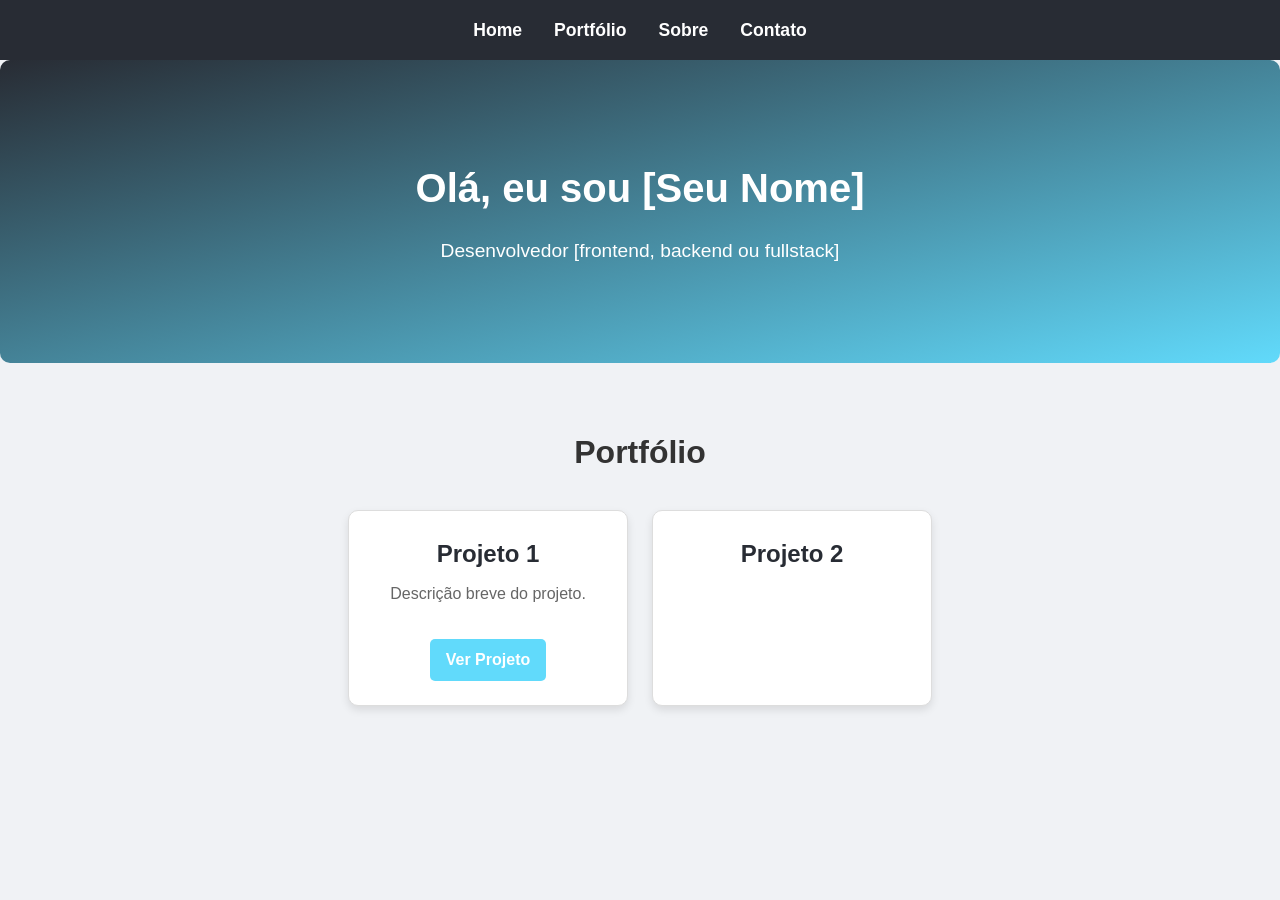
==== Portifolio/index.html @ 89d3704c "Portifolio portifolio" ====
<!DOCTYPE html>
<html lang="pt-br">
<head>
  <meta charset="UTF-8">
  <meta name="viewport" content="width=device-width, initial-scale=1.0">
  <title>Meu Portfólio</title>
  <link rel="stylesheet" href="styles.css">
</head>
<body>
  <!-- Navbar -->
  <header>
    <nav class="navbar">
      <ul class="navbar-list">
        <li class="navbar-item"><a href="#home">Home</a></li>
        <li class="navbar-item"><a href="#portfolio">Portfólio</a></li>
        <li class="navbar-item"><a href="#sobre">Sobre</a></li>
        <li class="navbar-item"><a href="#contato">Contato</a></li>
      </ul>
    </nav>
  </header>

  <!-- Seção Home -->
  <main>
    <section id="home" class="section home-section">
      <div class="container">
        <h1>Olá, eu sou [Seu Nome]</h1>
        <p>Desenvolvedor [frontend, backend ou fullstack]</p>
      </div>
    </section>

    <!-- Seção Portfólio -->
    <section id="portfolio" class="section portfolio-section">
      <div class="container">
        <h2>Portfólio</h2>
        <div class="projetos">
          <!-- Cada projeto tem uma estrutura própria -->
          <div class="projeto">
            <h3>Projeto 1</h3>
            <p>Descrição breve do projeto.</p>
            <a href="#" target="_blank">Ver Projeto</a>
          </div>
          <div class="projeto">
            <h3>Projeto 2</h3
---- Portifolio/styles.css ----
/* Reset básico */
* {
  margin: 0;
  padding: 0;
  box-sizing: border-box;
}

body {
  font-family: Arial, sans-serif;
  background-color: #f0f2f5;
  color: #333;
  line-height: 1.6;
}

/* Navbar */
header {
  background: #282c34;
  padding: 1rem 0;
  position: sticky;
  top: 0;
  z-index: 1000;
}

.navbar {
  display: flex;
  justify-content: center;
}

.navbar-list {
  list-style: none;
  display: flex;
  gap: 2rem;
}

.navbar-item a {
  color: #fff;
  text-decoration: none;
  font-weight: bold;
  font-size: 1.1rem;
  transition: color 0.3s ease;
}

.navbar-item a:hover {
  color: #61dafb;
}

/* Seções */
.section {
  padding: 4rem 1rem;
}

.container {
  max-width: 900px;
  margin: 0 auto;
  text-align: center;
}

/* Home Section */
.home-section {
  background: linear-gradient(to bottom right, #282c34, #61dafb);
  color: #fff;
  padding: 6rem 1rem;
  border-radius: 10px;
}

.home-section h1 {
  font-size: 2.5rem;
  margin-bottom: 1rem;
}

.home-section p {
  font-size: 1.2rem;
  margin-top: 0.5rem;
}

/* Portfólio Section */
.portfolio-section h2 {
  font-size: 2rem;
  margin-bottom: 2rem;
}

.projetos {
  display: flex;
  justify-content: center;
  gap: 1.5rem;
  flex-wrap: wrap;
}

.projeto {
  background: #fff;
  border: 1px solid #ddd;
  border-radius: 10px;
  box-shadow: 0px 4px 8px rgba(0, 0, 0, 0.1);
  padding: 1.5rem;
  width: 100%;
  max-width: 280px;
  transition: transform 0.3s ease, box-shadow 0.3s ease;
}

.projeto:hover {
  transform: translateY(-5px);
  box-shadow: 0px 6px 12px rgba(0, 0, 0, 0.2);
}

.projeto h3 {
  margin-bottom: 0.5rem;
  font-size: 1.5rem;
  color: #282c34;
}

.projeto p {
  margin-bottom: 1rem;
  color: #666;
}

.projeto a {
  display: inline-block;
  margin-top: 1rem;
  padding: 0.5rem 1rem;
  background-color: #61dafb;
  color: #fff;
  border-radius: 5px;
  text-decoration: none;
  font-weight: bold;
  transition: background-color 0.3s ease;
}

.projeto a:hover {
  background-color: #51c5e0;
}

/* Sobre Section */
.about-section h2 {
  font-size: 2rem;
  margin-bottom: 1.5rem;
}

.about-section p {
  font-size: 1.1rem;
  color: #555;
  max-width: 700px;
  margin: 0 auto;
  line-height: 1.8;
}

/* Contato Section */
.contact-section h2 {
  font-size: 2rem;
  margin-bottom: 1.5rem;
}

.contact-section p {
  margin-bottom: 0.5rem;
  font-size: 1.1rem;
}

.contact-section a {
  color: #61dafb;
  font-weight: bold;
  text-decoration: none;
  transition: color 0.3s ease;
}

.contact-section a:hover {
  color: #51c5e0;
}
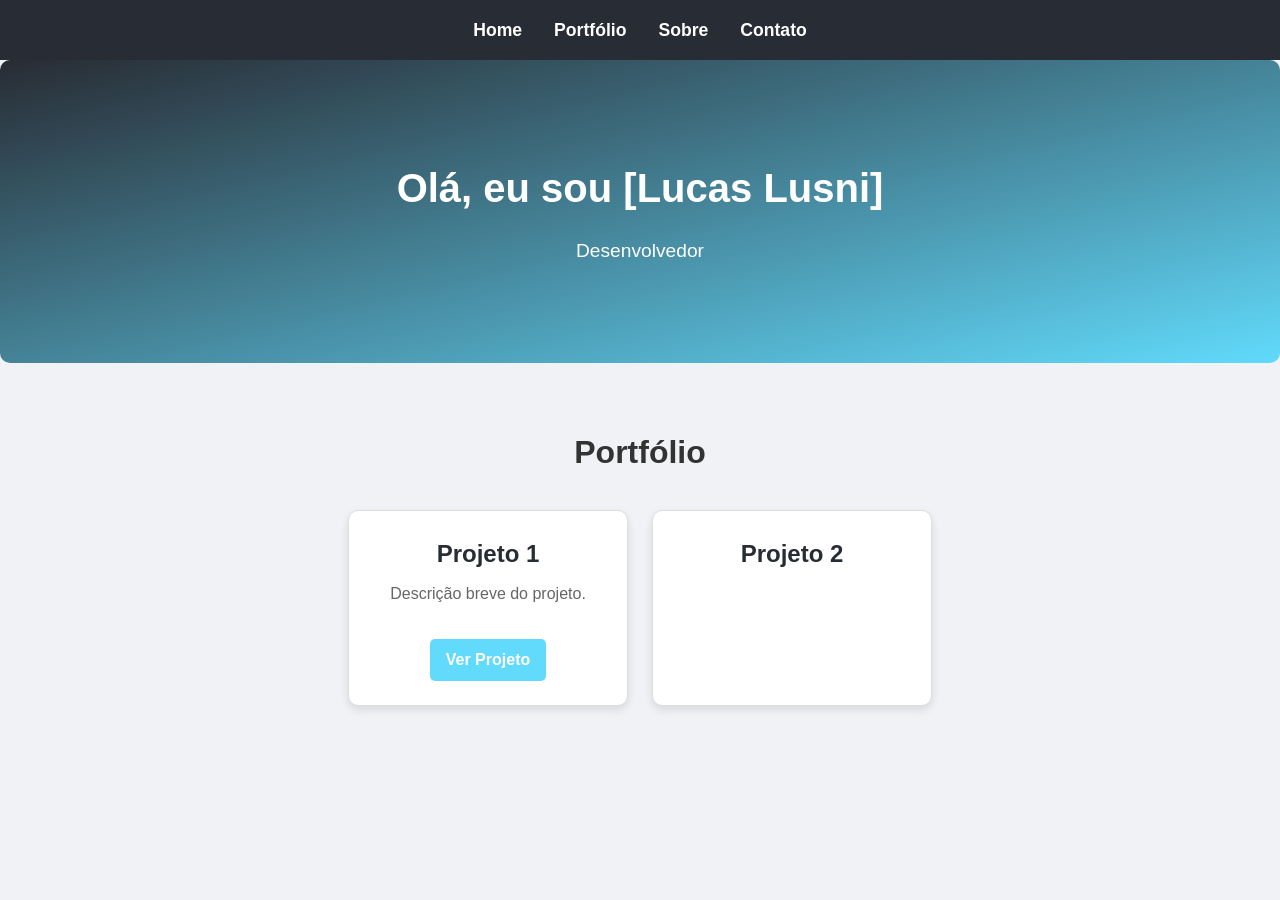
==== commit 47093dc4: "Update index.html" ====
--- a/Portifolio/index.html
+++ b/Portifolio/index.html
@@ -23,8 +23,8 @@
   <main>
     <section id="home" class="section home-section">
       <div class="container">
-        <h1>Olá, eu sou [Seu Nome]</h1>
-        <p>Desenvolvedor [frontend, backend ou fullstack]</p>
+        <h1>Olá, eu sou [Lucas Lusni]</h1>
+        <p>Desenvolvedor</p>
       </div>
     </section>
 
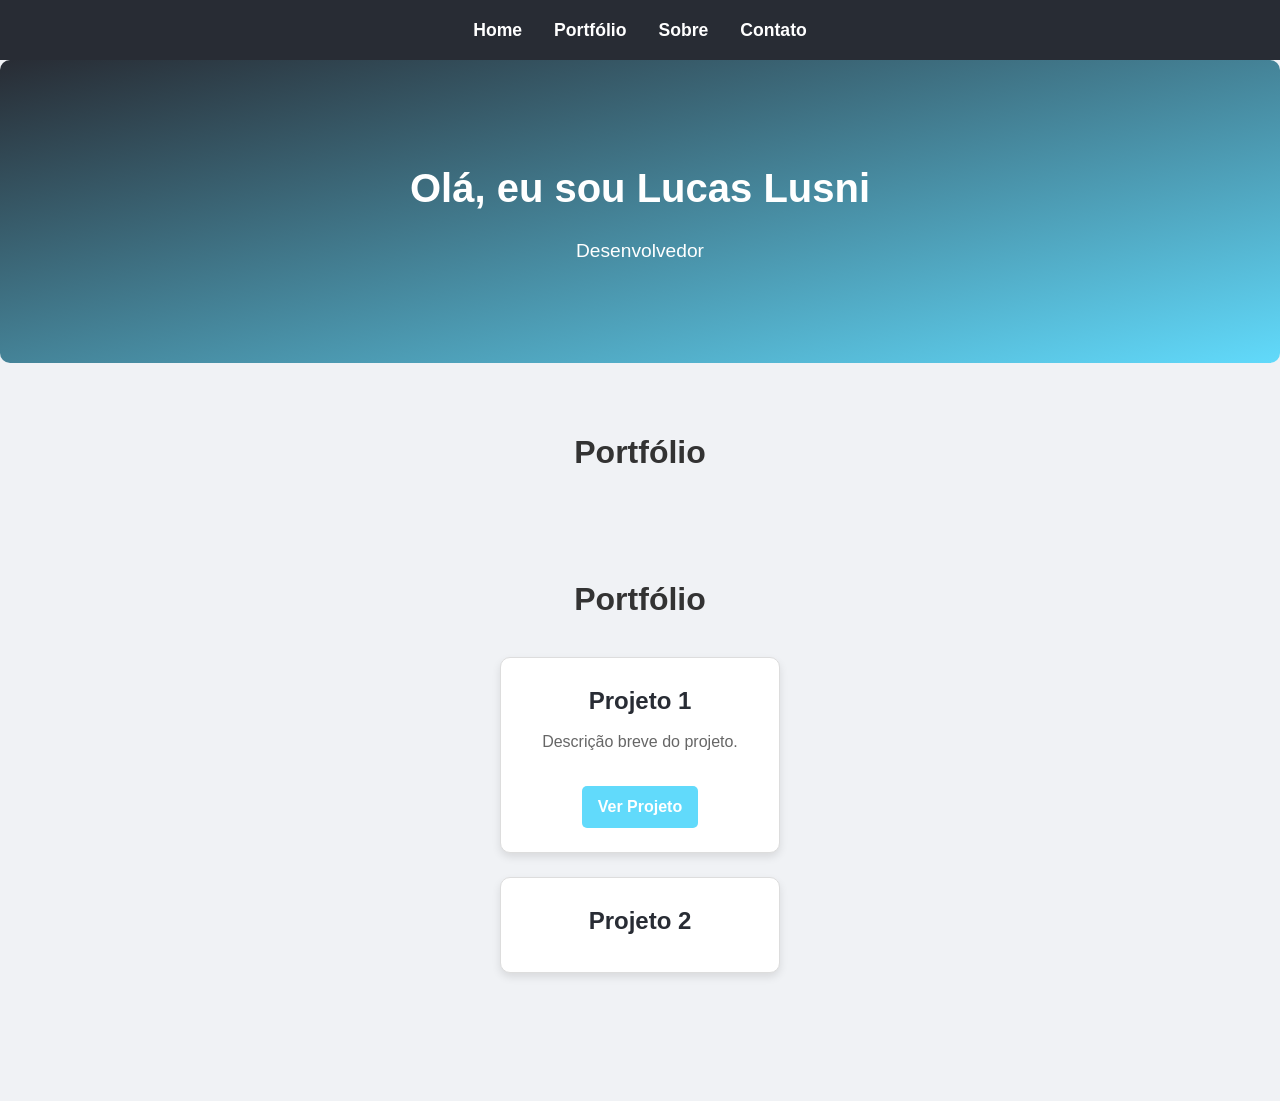
==== commit 1fc83dd7: "Update index.html" ====
--- a/Portifolio/index.html
+++ b/Portifolio/index.html
@@ -23,13 +23,18 @@
   <main>
     <section id="home" class="section home-section">
       <div class="container">
-        <h1>Olá, eu sou [Lucas Lusni]</h1>
+        <h1>Olá, eu sou Lucas Lusni</h1>
         <p>Desenvolvedor</p>
       </div>
     </section>
 
     <!-- Seção Portfólio -->
     <section id="portfolio" class="section portfolio-section">
+      <div class="container">
+        <h2>Portfólio</h2>
+        <div class="projetos">
+              <!-- Seção Portfólio -->
+    <section id="Sobre" class="section Sobre">
       <div class="container">
         <h2>Portfólio</h2>
         <div class="projetos">
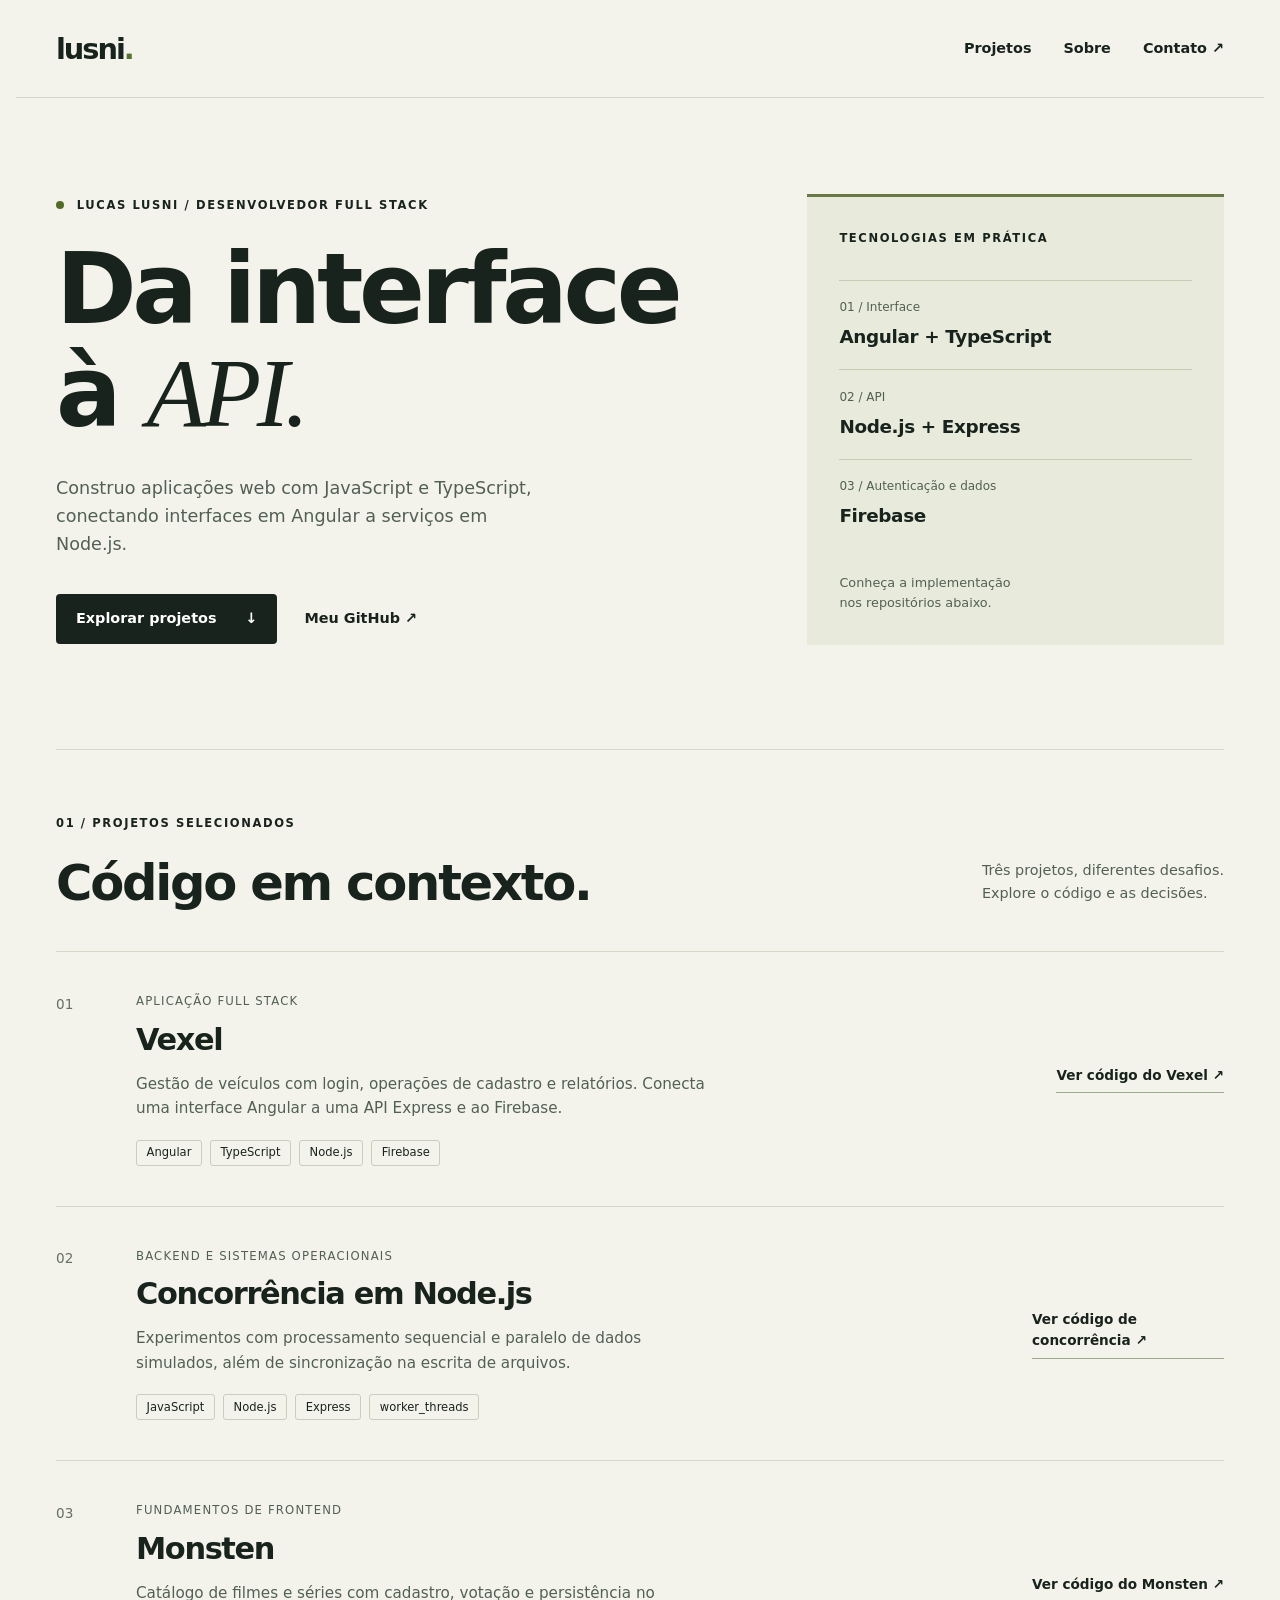
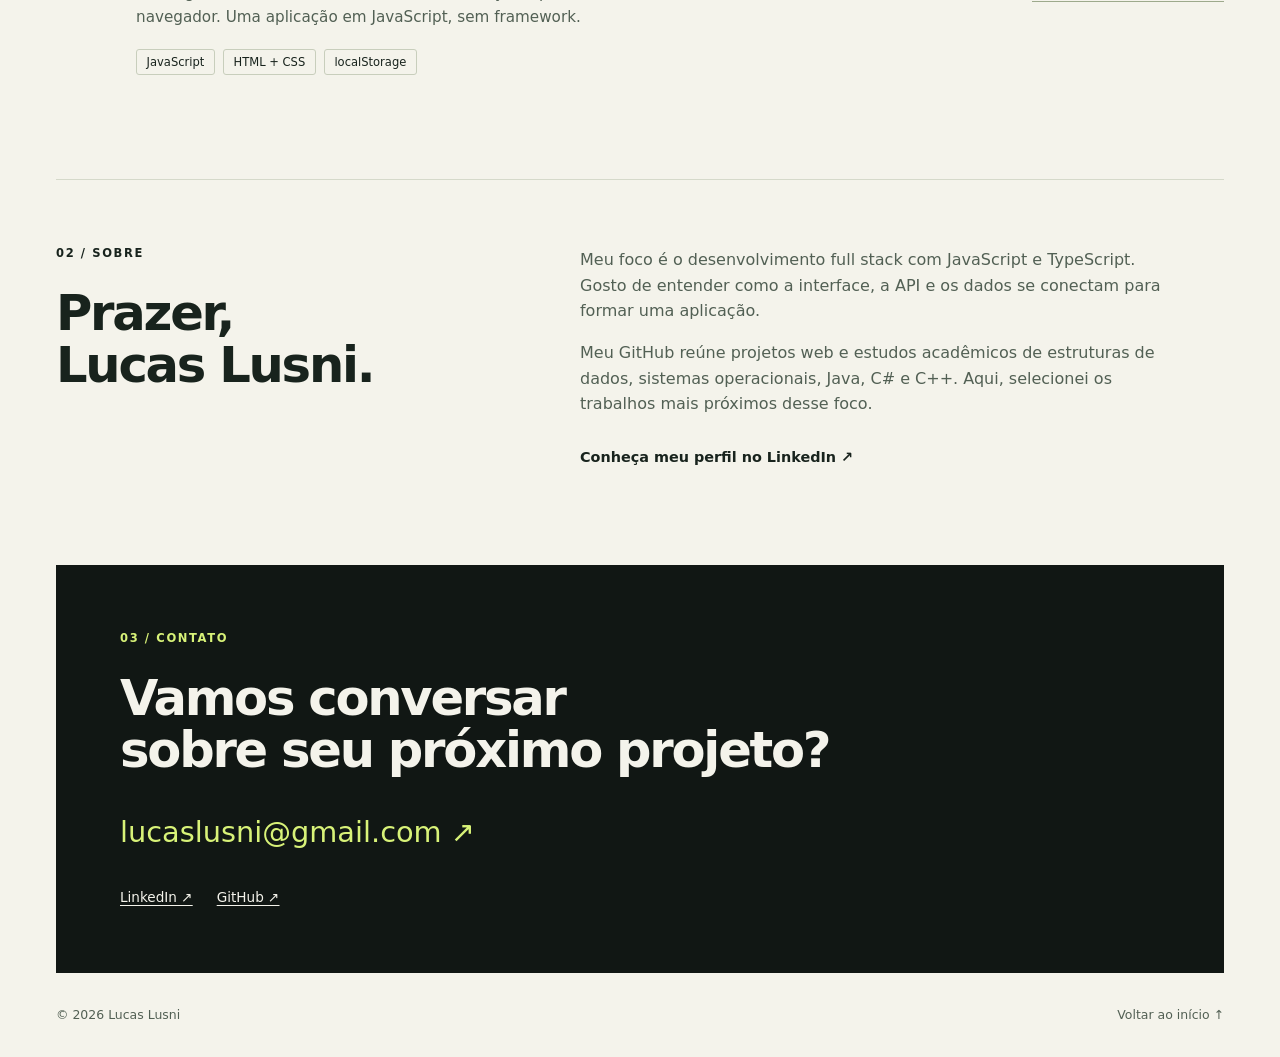
==== commit bb8072f0: "Concluir portfólio responsivo com projetos reais" ====
--- a/Portifolio/index.html
+++ b/Portifolio/index.html
@@ -1,48 +1,102 @@
-<!DOCTYPE html>
-<html lang="pt-br">
+<!doctype html>
+<html lang="pt-BR">
 <head>
-  <meta charset="UTF-8">
-  <meta name="viewport" content="width=device-width, initial-scale=1.0">
-  <title>Meu Portfólio</title>
+  <meta charset="utf-8">
+  <meta name="viewport" content="width=device-width, initial-scale=1">
+  <meta name="description" content="Portfólio de Lucas Lusni: desenvolvimento full stack com JavaScript, TypeScript, Node.js e Angular. Conheça os projetos e seus códigos.">
+  <meta name="theme-color" content="#111714">
+  <title>Lucas Lusni — Desenvolvedor Full Stack</title>
   <link rel="stylesheet" href="styles.css">
+  <script src="script.js" defer></script>
 </head>
 <body>
-  <!-- Navbar -->
-  <header>
-    <nav class="navbar">
-      <ul class="navbar-list">
-        <li class="navbar-item"><a href="#home">Home</a></li>
-        <li class="navbar-item"><a href="#portfolio">Portfólio</a></li>
-        <li class="navbar-item"><a href="#sobre">Sobre</a></li>
-        <li class="navbar-item"><a href="#contato">Contato</a></li>
-      </ul>
+  <a class="skip-link" href="#conteudo">Pular para o conteúdo</a>
+  <header class="site-header">
+    <a class="brand" href="#inicio" aria-label="Lucas Lusni — início">lusni<span>.</span></a>
+    <nav aria-label="Navegação principal">
+      <a href="#projetos">Projetos</a>
+      <a href="#sobre">Sobre</a>
+      <a href="#contato">Contato <span aria-hidden="true">↗</span></a>
     </nav>
   </header>
+  <main id="conteudo">
+    <section class="hero" id="inicio" aria-labelledby="hero-title">
+      <div class="hero-copy">
+        <p class="eyebrow"><span class="dot" aria-hidden="true"></span> Lucas Lusni / Desenvolvedor Full Stack</p>
+        <h1 id="hero-title">Da interface<br>à <em>API.</em></h1>
+        <p class="hero-description">Construo aplicações web com JavaScript e TypeScript, conectando interfaces em Angular a serviços em Node.js.</p>
+        <div class="hero-actions">
+          <a class="button" href="#projetos">Explorar projetos <span aria-hidden="true">↓</span></a>
+          <a class="text-link" href="https://github.com/lucaslusni" target="_blank" rel="noopener noreferrer">Meu GitHub <span aria-hidden="true">↗</span></a>
+        </div>
+      </div>
+      <aside class="hero-note" aria-label="Tecnologias presentes nos projetos">
+        <p class="eyebrow">Tecnologias em prática</p>
+        <div class="stack-line"><span>01 / Interface</span><strong>Angular + TypeScript</strong></div>
+        <div class="stack-line"><span>02 / API</span><strong>Node.js + Express</strong></div>
+        <div class="stack-line"><span>03 / Autenticação e dados</span><strong>Firebase</strong></div>
+        <p class="note-footer">Conheça a implementação<br>nos repositórios abaixo.</p>
+      </aside>
+    </section>
 
-  <!-- Seção Home -->
-  <main>
-    <section id="home" class="section home-section">
-      <div class="container">
-        <h1>Olá, eu sou Lucas Lusni</h1>
-        <p>Desenvolvedor</p>
+    <section class="projects section" id="projetos" aria-labelledby="projects-title">
+      <div class="section-heading">
+        <div><p class="eyebrow">01 / Projetos selecionados</p><h2 id="projects-title">Código em contexto.</h2></div>
+        <p>Três projetos, diferentes desafios.<br>Explore o código e as decisões.</p>
+      </div>
+
+      <article class="project">
+        <div class="project-number" aria-hidden="true">01</div>
+        <div class="project-body">
+          <p class="project-category">Aplicação full stack</p>
+          <h3>Vexel</h3>
+          <p>Gestão de veículos com login, operações de cadastro e relatórios. Conecta uma interface Angular a uma API Express e ao Firebase.</p>
+          <ul class="tags" aria-label="Tecnologias do Vexel"><li>Angular</li><li>TypeScript</li><li>Node.js</li><li>Firebase</li></ul>
+        </div>
+        <a class="project-link" href="https://github.com/lucaslusni/CBTDWEA---vexel" target="_blank" rel="noopener noreferrer">Ver código do Vexel <span aria-hidden="true">↗</span></a>
+      </article>
+      <article class="project">
+        <div class="project-number" aria-hidden="true">02</div>
+        <div class="project-body">
+          <p class="project-category">Backend e sistemas operacionais</p>
+          <h3>Concorrência em Node.js</h3>
+          <p>Experimentos com processamento sequencial e paralelo de dados simulados, além de sincronização na escrita de arquivos.</p>
+          <ul class="tags" aria-label="Tecnologias de concorrência"><li>JavaScript</li><li>Node.js</li><li>Express</li><li>worker_threads</li></ul>
+        </div>
+        <a class="project-link" href="https://github.com/lucaslusni/Sistemas-Operacionais-ADS371" target="_blank" rel="noopener noreferrer">Ver código de concorrência <span aria-hidden="true">↗</span></a>
+      </article>
+      <article class="project">
+        <div class="project-number" aria-hidden="true">03</div>
+        <div class="project-body">
+          <p class="project-category">Fundamentos de frontend</p>
+          <h3>Monsten</h3>
+          <p>Catálogo de filmes e séries com cadastro, votação e persistência no navegador. Uma aplicação em JavaScript, sem framework.</p>
+          <ul class="tags" aria-label="Tecnologias do Monsten"><li>JavaScript</li><li>HTML + CSS</li><li>localStorage</li></ul>
+        </div>
+        <a class="project-link" href="https://github.com/lucaslusni/Desafio_Monsten" target="_blank" rel="noopener noreferrer">Ver código do Monsten <span aria-hidden="true">↗</span></a>
+      </article>
+    </section>
+
+    <section class="about section" id="sobre" aria-labelledby="about-title">
+      <div><p class="eyebrow">02 / Sobre</p><h2 id="about-title">Prazer,<br>Lucas Lusni.</h2></div>
+      <div class="about-copy">
+        <p>Meu foco é o desenvolvimento full stack com JavaScript e TypeScript. Gosto de entender como a interface, a API e os dados se conectam para formar uma aplicação.</p>
+        <p>Meu GitHub reúne projetos web e estudos acadêmicos de estruturas de dados, sistemas operacionais, Java, C# e C++. Aqui, selecionei os trabalhos mais próximos desse foco.</p>
+        <a class="text-link" href="https://www.linkedin.com/in/lucaslusni" target="_blank" rel="noopener noreferrer">Conheça meu perfil no LinkedIn <span aria-hidden="true">↗</span></a>
       </div>
     </section>
 
-    <!-- Seção Portfólio -->
-    <section id="portfolio" class="section portfolio-section">
-      <div class="container">
-        <h2>Portfólio</h2>
-        <div class="projetos">
-              <!-- Seção Portfólio -->
-    <section id="Sobre" class="section Sobre">
-      <div class="container">
-        <h2>Portfólio</h2>
-        <div class="projetos">
-          <!-- Cada projeto tem uma estrutura própria -->
-          <div class="projeto">
-            <h3>Projeto 1</h3>
-            <p>Descrição breve do projeto.</p>
-            <a href="#" target="_blank">Ver Projeto</a>
-          </div>
-          <div class="projeto">
-            <h3>Projeto 2</h3
+    <section class="contact section" id="contato" aria-labelledby="contact-title">
+      <p class="eyebrow">03 / Contato</p>
+      <h2 id="contact-title">Vamos conversar<br>sobre seu próximo projeto?</h2>
+      <a class="contact-email" href="mailto:lucaslusni@gmail.com">lucaslusni@gmail.com <span aria-hidden="true">↗</span></a>
+      <div class="contact-links">
+        <a href="https://www.linkedin.com/in/lucaslusni" target="_blank" rel="noopener noreferrer">LinkedIn ↗</a>
+        <a href="https://github.com/lucaslusni" target="_blank" rel="noopener noreferrer">GitHub ↗</a>
+      </div>
+    </section>
+  </main>
+  <footer><span>© <span id="year">2026</span> Lucas Lusni</span><a href="#inicio">Voltar ao início ↑</a></footer>
+</body>
+</html>
+
--- a/Portifolio/styles.css
+++ b/Portifolio/styles.css
@@ -1,166 +1,92 @@
-/* Reset básico */
-* {
-  margin: 0;
-  padding: 0;
-  box-sizing: border-box;
+:root {
+  --bg: #f4f3eb;
+  --ink: #18231d;
+  --muted: #526054;
+  --line: #d5d9ca;
+  --accent: #d8f278;
+  --dark: #111714;
+}
+* { box-sizing: border-box; }
+html { scroll-behavior: smooth; scroll-padding-top: 6rem; }
+body { margin: 0; background: var(--bg); color: var(--ink); font-family: system-ui, -apple-system, BlinkMacSystemFont, "Segoe UI", sans-serif; line-height: 1.6; }
+a { color: inherit; text-underline-offset: .25em; }
+a:focus-visible { outline: 3px solid #42661a; outline-offset: 5px; }
+h1, h2, h3, p { margin-top: 0; }
+h1, h2, h3 { line-height: 1.06; letter-spacing: -.045em; }
+.skip-link { position: absolute; left: 1rem; top: -8rem; z-index: 10; padding: .8rem; background: var(--accent); }
+.skip-link:focus { top: 1rem; }
+.site-header { max-width: 1248px; margin: 0 auto; padding: 1.6rem 2.5rem; display: flex; justify-content: space-between; align-items: center; border-bottom: 1px solid var(--line); }
+.brand { font-size: 1.8rem; font-weight: 800; letter-spacing: -.07em; text-decoration: none; }
+.brand span { color: #55712e; }
+nav { display: flex; gap: 2rem; font-size: .9rem; font-weight: 600; }
+nav a { text-decoration: none; }
+nav a:hover, .text-link:hover, footer a:hover { text-decoration: underline; }
+main { max-width: 1248px; margin: auto; padding: 0 2.5rem; }
+.hero { padding: 6rem 0 6.5rem; display: grid; grid-template-columns: 1.65fr 1fr; gap: 4rem; align-items: center; }
+.eyebrow { font-size: .72rem; text-transform: uppercase; letter-spacing: .14em; font-weight: 650; margin-bottom: 1.5rem; }
+.dot { display: inline-block; width: .5rem; height: .5rem; border-radius: 50%; background: #526c27; margin-right: .45rem; }
+h1 { font-size: clamp(3.5rem, 7.6vw, 6.5rem); font-weight: 650; margin-bottom: 1.8rem; }
+h1 em { font-family: Georgia, serif; font-weight: 400; }
+.hero-description { max-width: 31rem; color: var(--muted); font-size: 1.1rem; }
+.hero-actions { display: flex; align-items: center; gap: 1.7rem; margin-top: 2.2rem; }
+.button { display: inline-flex; align-items: center; justify-content: space-between; gap: 1.8rem; background: var(--ink); color: #fff; padding: .85rem 1.25rem; border-radius: 4px; text-decoration: none; font-size: .9rem; font-weight: 600; }
+.button:hover { background: #344731; }
+.text-link { font-size: .9rem; font-weight: 600; text-decoration: none; }
+.hero-note { background: #e8ebdc; padding: 2rem; border-top: 3px solid #687947; }
+.hero-note .eyebrow { margin-bottom: 2rem; }
+.stack-line { padding: 1.1rem 0; border-top: 1px solid #c4ccb4; display: grid; gap: .3rem; }
+.stack-line span { font-size: .75rem; color: var(--muted); }
+.stack-line strong { font-size: 1.15rem; font-weight: 600; letter-spacing: -.02em; }
+.note-footer { margin: 1.5rem 0 0; font-size: .8rem; color: var(--muted); }
+.section { padding: 4rem 0; border-top: 1px solid var(--line); }
+.section-heading { display: flex; justify-content: space-between; align-items: flex-end; gap: 2rem; padding-bottom: 2rem; }
+h2 { font-size: clamp(2rem, 4vw, 3.1rem); margin-bottom: .6rem; font-weight: 600; }
+.section-heading > p { color: var(--muted); font-size: .9rem; }
+.project { display: grid; grid-template-columns: 3rem 1fr auto; align-items: center; gap: 2rem; border-top: 1px solid var(--line); padding: 2.5rem 0; }
+.project-number { align-self: start; color: #657160; font-size: .85rem; padding-top: .1rem; }
+.project-category { color: var(--muted); font-size: .73rem; text-transform: uppercase; letter-spacing: .1em; margin-bottom: .8rem; }
+h3 { font-size: 1.9rem; margin-bottom: 1rem; font-weight: 600; }
+.project-body > p:not(.project-category) { max-width: 36rem; font-size: .95rem; color: var(--muted); }
+.tags { display: flex; flex-wrap: wrap; gap: .5rem; padding: 0; margin: 1.2rem 0 0; list-style: none; }
+.tags li { padding: .18rem .6rem; border: 1px solid #c8cebc; border-radius: 3px; font-size: .72rem; }
+.project-link { max-width: 12rem; font-size: .85rem; font-weight: 600; text-decoration: none; padding-bottom: .35rem; border-bottom: 1px solid #9da98c; }
+.project-link:hover { border-color: var(--ink); }
+.about { display: grid; grid-template-columns: 1fr 1.4fr; gap: 4rem; }
+.about-copy { max-width: 37rem; color: var(--muted); padding-top: .2rem; }
+.about-copy .text-link { display: inline-block; color: var(--ink); margin-top: .8rem; }
+.contact { background: var(--dark); color: var(--bg); padding: 4rem; margin: 2rem 0 0; border: none; }
+.contact .eyebrow { color: var(--accent); }
+.contact h2 { max-width: 48rem; margin-bottom: 2rem; }
+.contact-email { display: inline-block; font-size: clamp(1rem, 3vw, 1.8rem); color: var(--accent); text-decoration: none; overflow-wrap: anywhere; }
+.contact-email:hover { text-decoration: underline; }
+.contact-links { display: flex; gap: 1.5rem; margin-top: 2rem; font-size: .85rem; }
+.contact a:focus-visible { outline-color: var(--accent); }
+footer { max-width: 1248px; margin: auto; padding: 2rem 2.5rem; display: flex; justify-content: space-between; gap: 1rem; color: var(--muted); font-size: .78rem; }
+footer a { text-decoration: none; }
+@media (max-width: 850px) {
+  .hero { gap: 2rem; padding: 4rem 0; }
+  .hero-note { padding: 1.4rem; }
+  .project { grid-template-columns: 2rem 1fr; gap: 1.3rem; }
+  .project-link { grid-column: 2; max-width: max-content; }
+  .hero-actions { flex-wrap: wrap; }
+}
+@media (max-width: 600px) {
+  .site-header, footer { padding: 1.25rem; }
+  main { padding: 0 1.25rem; }
+  nav { gap: 1rem; font-size: .8rem; }
+  .hero { grid-template-columns: 1fr; padding: 3rem 0; }
+  .hero-note { margin-top: 1rem; }
+  .hero-description { font-size: 1rem; }
+  .section { padding: 3rem 0; }
+  .section-heading { display: block; }
+  .section-heading > p { margin-top: 1.2rem; }
+  .project { padding: 2rem 0; gap: 1rem; }
+  h3 { font-size: 1.6rem; }
+  .about { grid-template-columns: 1fr; gap: 1.5rem; }
+  .contact { padding: 2rem 1.5rem; }
+  .eyebrow { font-size: .65rem; }
+}
+@media (prefers-reduced-motion: reduce) {
+  html { scroll-behavior: auto; }
 }
 
-body {
-  font-family: Arial, sans-serif;
-  background-color: #f0f2f5;
-  color: #333;
-  line-height: 1.6;
-}
-
-/* Navbar */
-header {
-  background: #282c34;
-  padding: 1rem 0;
-  position: sticky;
-  top: 0;
-  z-index: 1000;
-}
-
-.navbar {
-  display: flex;
-  justify-content: center;
-}
-
-.navbar-list {
-  list-style: none;
-  display: flex;
-  gap: 2rem;
-}
-
-.navbar-item a {
-  color: #fff;
-  text-decoration: none;
-  font-weight: bold;
-  font-size: 1.1rem;
-  transition: color 0.3s ease;
-}
-
-.navbar-item a:hover {
-  color: #61dafb;
-}
-
-/* Seções */
-.section {
-  padding: 4rem 1rem;
-}
-
-.container {
-  max-width: 900px;
-  margin: 0 auto;
-  text-align: center;
-}
-
-/* Home Section */
-.home-section {
-  background: linear-gradient(to bottom right, #282c34, #61dafb);
-  color: #fff;
-  padding: 6rem 1rem;
-  border-radius: 10px;
-}
-
-.home-section h1 {
-  font-size: 2.5rem;
-  margin-bottom: 1rem;
-}
-
-.home-section p {
-  font-size: 1.2rem;
-  margin-top: 0.5rem;
-}
-
-/* Portfólio Section */
-.portfolio-section h2 {
-  font-size: 2rem;
-  margin-bottom: 2rem;
-}
-
-.projetos {
-  display: flex;
-  justify-content: center;
-  gap: 1.5rem;
-  flex-wrap: wrap;
-}
-
-.projeto {
-  background: #fff;
-  border: 1px solid #ddd;
-  border-radius: 10px;
-  box-shadow: 0px 4px 8px rgba(0, 0, 0, 0.1);
-  padding: 1.5rem;
-  width: 100%;
-  max-width: 280px;
-  transition: transform 0.3s ease, box-shadow 0.3s ease;
-}
-
-.projeto:hover {
-  transform: translateY(-5px);
-  box-shadow: 0px 6px 12px rgba(0, 0, 0, 0.2);
-}
-
-.projeto h3 {
-  margin-bottom: 0.5rem;
-  font-size: 1.5rem;
-  color: #282c34;
-}
-
-.projeto p {
-  margin-bottom: 1rem;
-  color: #666;
-}
-
-.projeto a {
-  display: inline-block;
-  margin-top: 1rem;
-  padding: 0.5rem 1rem;
-  background-color: #61dafb;
-  color: #fff;
-  border-radius: 5px;
-  text-decoration: none;
-  font-weight: bold;
-  transition: background-color 0.3s ease;
-}
-
-.projeto a:hover {
-  background-color: #51c5e0;
-}
-
-/* Sobre Section */
-.about-section h2 {
-  font-size: 2rem;
-  margin-bottom: 1.5rem;
-}
-
-.about-section p {
-  font-size: 1.1rem;
-  color: #555;
-  max-width: 700px;
-  margin: 0 auto;
-  line-height: 1.8;
-}
-
-/* Contato Section */
-.contact-section h2 {
-  font-size: 2rem;
-  margin-bottom: 1.5rem;
-}
-
-.contact-section p {
-  margin-bottom: 0.5rem;
-  font-size: 1.1rem;
-}
-
-.contact-section a {
-  color: #61dafb;
-  font-weight: bold;
-  text-decoration: none;
-  transition: color 0.3s ease;
-}
-
-.contact-section a:hover {
-  color: #51c5e0;
-}
